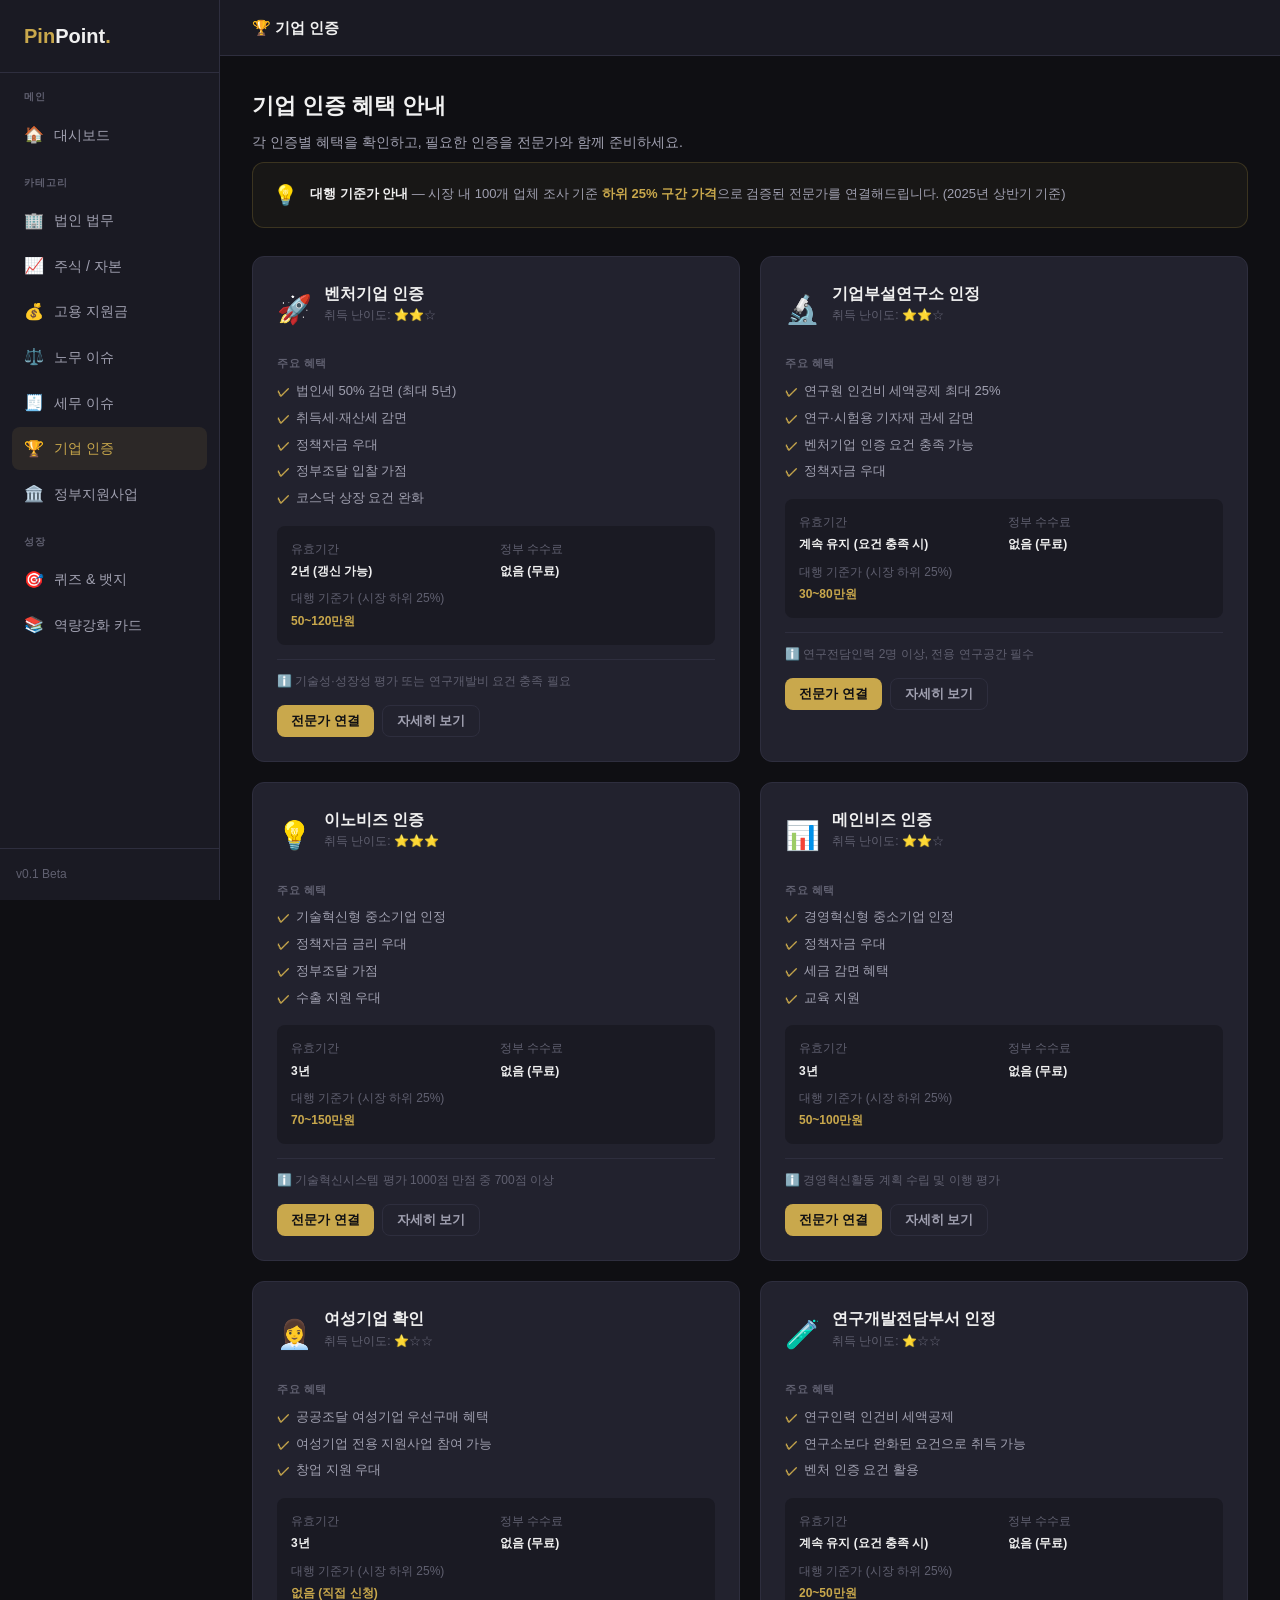
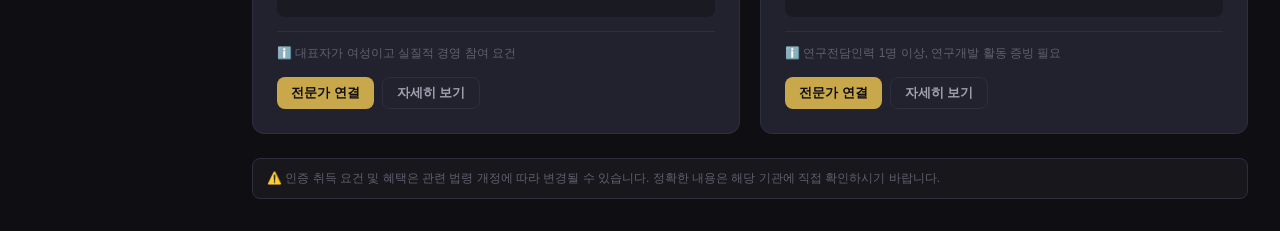
==== cert.html @ cbfe4e6b "Add files via upload" ====
<!DOCTYPE html>
<html lang="ko">
<head>
  <meta charset="UTF-8">
  <meta name="viewport" content="width=device-width, initial-scale=1.0">
  <title>PinPoint - 기업 인증</title>
  <link rel="stylesheet" href="style.css">
  <style>
    body { display:flex; min-height:100vh; }
    .sidebar { width:220px; min-height:100vh; background:var(--bg-secondary); border-right:1px solid var(--border); display:flex; flex-direction:column; padding:0; position:fixed; left:0; top:0; z-index:50; }
    .sidebar-logo { padding:20px 24px; font-size:20px; font-weight:800; color:var(--accent-gold); border-bottom:1px solid var(--border); text-decoration:none; display:block; }
    .sidebar-logo span { color:var(--text-primary); }
    .sidebar-section { padding:16px 12px 8px; font-size:10px; font-weight:700; letter-spacing:1px; color:var(--text-muted); text-transform:uppercase; }
    .sidebar-nav { padding:0 12px; flex:1; }
    .sidebar-link { display:flex; align-items:center; gap:10px; padding:9px 12px; border-radius:var(--radius-sm); font-size:14px; color:var(--text-secondary); text-decoration:none; transition:all 0.15s; margin-bottom:2px; }
    .sidebar-link:hover { background:var(--bg-card); color:var(--text-primary); }
    .sidebar-link.active { background:rgba(201,168,76,0.1); color:var(--accent-gold); }
    .sidebar-link .icon { width:20px; text-align:center; font-size:16px; }
    .sidebar-footer { padding:16px; border-top:1px solid var(--border); font-size:12px; color:var(--text-muted); }
    .main-content { margin-left:220px; flex:1; }
    .topbar { height:56px; background:var(--bg-secondary); border-bottom:1px solid var(--border); display:flex; align-items:center; padding:0 32px; position:sticky; top:0; z-index:40; }
    .topbar-title { font-size:15px; font-weight:700; }
    .page { padding:32px; }

    .cert-grid {
      display: grid;
      grid-template-columns: repeat(auto-fill, minmax(340px, 1fr));
      gap: 20px;
      margin-top: 28px;
    }
    .cert-card {
      background: var(--bg-card);
      border: 1px solid var(--border);
      border-radius: var(--radius);
      padding: 24px;
      transition: all 0.2s;
    }
    .cert-card:hover {
      border-color: rgba(201,168,76,0.3);
      box-shadow: 0 4px 20px rgba(0,0,0,0.3);
    }
    .cert-header {
      display: flex;
      align-items: center;
      gap: 12px;
      margin-bottom: 16px;
    }
    .cert-icon { font-size: 28px; }
    .cert-name { font-size: 16px; font-weight: 700; }
    .cert-benefits {
      margin-bottom: 16px;
    }
    .cert-benefit-label {
      font-size: 11px;
      font-weight: 700;
      color: var(--text-muted);
      letter-spacing: 0.5px;
      text-transform: uppercase;
      margin-bottom: 8px;
    }
    .cert-benefit-list {
      list-style: none;
      display: flex;
      flex-direction: column;
      gap: 5px;
    }
    .cert-benefit-list li {
      font-size: 13px;
      color: var(--text-secondary);
      display: flex;
      align-items: flex-start;
      gap: 6px;
    }
    .cert-benefit-list li::before { content: '✓'; color: var(--accent-gold); font-weight: 700; flex-shrink: 0; margin-top: 1px; }
    .cert-meta {
      display: grid;
      grid-template-columns: 1fr 1fr;
      gap: 8px;
      padding: 14px;
      background: var(--bg-secondary);
      border-radius: var(--radius-sm);
      margin-bottom: 14px;
    }
    .cert-meta-item { font-size: 12px; }
    .cert-meta-key { color: var(--text-muted); margin-bottom: 3px; }
    .cert-meta-val { color: var(--text-primary); font-weight: 600; }
    .cert-difficulty { display: flex; align-items: center; gap: 6px; font-size: 12px; color: var(--text-muted); margin-bottom: 14px; }
    .cert-note {
      font-size: 12px;
      color: var(--text-muted);
      border-top: 1px solid var(--border);
      padding-top: 12px;
      margin-bottom: 14px;
    }
    .cert-actions { display: flex; gap: 8px; }

    /* 가격 기준 배너 */
    .price-banner {
      background: rgba(201,168,76,0.05);
      border: 1px solid rgba(201,168,76,0.2);
      border-radius: var(--radius);
      padding: 16px 20px;
      display: flex;
      align-items: center;
      gap: 12px;
      margin-bottom: 8px;
      font-size: 13px;
      color: var(--text-secondary);
    }
    .price-banner .icon { font-size: 20px; }
  </style>
</head>
<body>
<aside class="sidebar">
  <a href="index.html" class="sidebar-logo">Pin<span>Point</span>.</a>
  <nav class="sidebar-nav">
    <div class="sidebar-section">메인</div>
    <a href="dashboard.html" class="sidebar-link"><span class="icon">🏠</span> 대시보드</a>
    <div class="sidebar-section">카테고리</div>
    <a href="legal.html" class="sidebar-link"><span class="icon">🏢</span> 법인 법무</a>
    <a href="stock.html" class="sidebar-link"><span class="icon">📈</span> 주식 / 자본</a>
    <a href="subsidy.html" class="sidebar-link"><span class="icon">💰</span> 고용 지원금</a>
    <a href="labor.html" class="sidebar-link"><span class="icon">⚖️</span> 노무 이슈</a>
    <a href="tax.html" class="sidebar-link"><span class="icon">🧾</span> 세무 이슈</a>
    <a href="cert.html" class="sidebar-link active"><span class="icon">🏆</span> 기업 인증</a>
    <a href="gov.html" class="sidebar-link"><span class="icon">🏛️</span> 정부지원사업</a>
    <div class="sidebar-section">성장</div>
    <a href="quiz.html" class="sidebar-link"><span class="icon">🎯</span> 퀴즈 & 뱃지</a>
    <a href="knowledge.html" class="sidebar-link"><span class="icon">📚</span> 역량강화 카드</a>
  </nav>
  <div class="sidebar-footer">v0.1 Beta</div>
</aside>

<div class="main-content">
  <div class="topbar">
    <span class="topbar-title">🏆 기업 인증</span>
  </div>
  <div class="page">
    <div style="margin-bottom:8px;">
      <h2 style="font-size:22px; font-weight:800; margin-bottom:8px;">기업 인증 혜택 안내</h2>
      <p style="color:var(--text-secondary); font-size:14px;">각 인증별 혜택을 확인하고, 필요한 인증을 전문가와 함께 준비하세요.</p>
    </div>

    <div class="price-banner">
      <span class="icon">💡</span>
      <div>
        <strong style="color:var(--text-primary);">대행 기준가 안내</strong> — 시장 내 100개 업체 조사 기준 <strong style="color:var(--accent-gold);">하위 25% 구간 가격</strong>으로 검증된 전문가를 연결해드립니다. (2025년 상반기 기준)
      </div>
    </div>

    <div class="cert-grid" id="cert-grid">
      <!-- JS 렌더링 -->
    </div>

    <div class="disclaimer" style="margin-top:24px;">
      인증 취득 요건 및 혜택은 관련 법령 개정에 따라 변경될 수 있습니다. 정확한 내용은 해당 기관에 직접 확인하시기 바랍니다.
    </div>
  </div>
</div>

<!-- 전문가 연결 모달 -->
<div id="expert-modal" style="display:none;" class="modal-overlay">
  <div class="modal">
    <div class="modal-header">
      <span class="modal-title" id="expert-modal-title">전문가 연결</span>
      <button class="modal-close" onclick="document.getElementById('expert-modal').style.display='none'">✕</button>
    </div>
    <div class="modal-body">
      <p style="color:var(--text-secondary); font-size:14px; margin-bottom:20px;" id="expert-modal-desc"></p>
      <div id="expert-list">
        <div class="card" style="margin-bottom:12px;">
          <div style="display:flex; justify-content:space-between; align-items:center; margin-bottom:8px;">
            <div style="font-weight:700;">A 전문가 그룹</div>
            <div class="badge badge-gold">⭐ 4.9</div>
          </div>
          <div style="font-size:13px; color:var(--text-secondary); margin-bottom:10px;">평균 처리기간 14일 · 처리실적 120건 · 서울</div>
          <button class="btn btn-primary btn-sm" onclick="showToast('연락처가 전달되었습니다. 곧 연락드립니다.', 'success'); document.getElementById('expert-modal').style.display='none'">문의하기</button>
        </div>
        <div class="card" style="margin-bottom:12px;">
          <div style="display:flex; justify-content:space-between; align-items:center; margin-bottom:8px;">
            <div style="font-weight:700;">B 전문가 그룹</div>
            <div class="badge badge-gold">⭐ 4.7</div>
          </div>
          <div style="font-size:13px; color:var(--text-secondary); margin-bottom:10px;">평균 처리기간 10일 · 처리실적 85건 · 전국</div>
          <button class="btn btn-primary btn-sm" onclick="showToast('연락처가 전달되었습니다. 곧 연락드립니다.', 'success'); document.getElementById('expert-modal').style.display='none'">문의하기</button>
        </div>
        <div class="card">
          <div style="display:flex; justify-content:space-between; align-items:center; margin-bottom:8px;">
            <div style="font-weight:700;">C 전문가 그룹</div>
            <div class="badge badge-gold">⭐ 4.8</div>
          </div>
          <div style="font-size:13px; color:var(--text-secondary); margin-bottom:10px;">평균 처리기간 21일 · 처리실적 200건 · 경기</div>
          <button class="btn btn-primary btn-sm" onclick="showToast('연락처가 전달되었습니다. 곧 연락드립니다.', 'success'); document.getElementById('expert-modal').style.display='none'">문의하기</button>
        </div>
      </div>
      <div class="disclaimer" style="margin-top:16px;">모든 전문가는 검증된 경력 5년 이상, 분쟁·민원 이력 없는 파트너입니다. 가격은 시장 하위 25% 기준가로 동일하게 적용됩니다.</div>
    </div>
  </div>
</div>

<script src="app.js"></script>
<script>
  function renderCerts() {
    document.getElementById('cert-grid').innerHTML = certificationData.map(cert => `
      <div class="cert-card">
        <div class="cert-header">
          <span class="cert-icon">${cert.icon}</span>
          <div>
            <div class="cert-name">${cert.name}</div>
            <div class="cert-difficulty">취득 난이도: ${renderDifficulty(cert.difficulty)}</div>
          </div>
        </div>
        <div class="cert-benefits">
          <div class="cert-benefit-label">주요 혜택</div>
          <ul class="cert-benefit-list">
            ${cert.benefits.map(b => `<li>${b}</li>`).join('')}
          </ul>
        </div>
        <div class="cert-meta">
          <div class="cert-meta-item">
            <div class="cert-meta-key">유효기간</div>
            <div class="cert-meta-val">${cert.validity}</div>
          </div>
          <div class="cert-meta-item">
            <div class="cert-meta-key">정부 수수료</div>
            <div class="cert-meta-val">${cert.govFee}</div>
          </div>
          <div class="cert-meta-item" style="grid-column:1/-1;">
            <div class="cert-meta-key">대행 기준가 (시장 하위 25%)</div>
            <div class="cert-meta-val" style="color:var(--accent-gold);">${cert.agencyFee}</div>
          </div>
        </div>
        <div class="cert-note">ℹ️ ${cert.note}</div>
        <div class="cert-actions">
          <button class="btn btn-primary btn-sm" onclick="openExpertModal('${cert.name}', '${cert.agencyFee}')">전문가 연결</button>
          <button class="btn btn-ghost btn-sm">자세히 보기</button>
        </div>
      </div>
    `).join('');
  }

  function openExpertModal(certName, price) {
    document.getElementById('expert-modal-title').textContent = `${certName} - 전문가 연결`;
    document.getElementById('expert-modal-desc').textContent = `기준가 ${price} 기준으로 검증된 전문가를 연결해드립니다. 아래 목록에서 선택하여 문의하세요.`;
    document.getElementById('expert-modal').style.display = 'flex';
  }

  renderCerts();
</script>
</body>
</html>
---- style.css ----
/* PinPoint - 공통 스타일 */

:root {
  --bg-primary: #0f0f13;
  --bg-secondary: #1a1a23;
  --bg-card: #22222e;
  --bg-card-hover: #2a2a38;
  --accent-gold: #c9a84c;
  --accent-gold-light: #e8c97a;
  --accent-blue: #4a6fa5;
  --accent-blue-light: #6b8fc7;
  --text-primary: #f0f0f0;
  --text-secondary: #a0a0b0;
  --text-muted: #606070;
  --border: #2e2e3e;
  --border-accent: #3e3e50;
  --success: #4caf82;
  --warning: #e8a44a;
  --danger: #e85a4a;
  --radius: 12px;
  --radius-sm: 8px;
  --shadow: 0 4px 24px rgba(0,0,0,0.4);
  --shadow-card: 0 2px 12px rgba(0,0,0,0.3);
}

* {
  margin: 0;
  padding: 0;
  box-sizing: border-box;
}

body {
  font-family: 'Pretendard', 'Apple SD Gothic Neo', 'Noto Sans KR', sans-serif;
  background: var(--bg-primary);
  color: var(--text-primary);
  line-height: 1.6;
  min-height: 100vh;
}

a {
  color: var(--accent-gold);
  text-decoration: none;
}

a:hover {
  color: var(--accent-gold-light);
}

/* ===== 버튼 ===== */
.btn {
  display: inline-flex;
  align-items: center;
  gap: 8px;
  padding: 10px 20px;
  border-radius: var(--radius-sm);
  font-size: 14px;
  font-weight: 600;
  cursor: pointer;
  border: none;
  transition: all 0.2s;
  text-decoration: none;
}

.btn-primary {
  background: var(--accent-gold);
  color: #0f0f13;
}
.btn-primary:hover {
  background: var(--accent-gold-light);
  color: #0f0f13;
  transform: translateY(-1px);
}

.btn-outline {
  background: transparent;
  color: var(--accent-gold);
  border: 1px solid var(--accent-gold);
}
.btn-outline:hover {
  background: rgba(201,168,76,0.1);
}

.btn-ghost {
  background: transparent;
  color: var(--text-secondary);
  border: 1px solid var(--border);
}
.btn-ghost:hover {
  background: var(--bg-card-hover);
  color: var(--text-primary);
}

.btn-sm {
  padding: 6px 14px;
  font-size: 13px;
}

.btn-lg {
  padding: 14px 28px;
  font-size: 16px;
  border-radius: var(--radius);
}

/* ===== 네비게이션 ===== */
.navbar {
  display: flex;
  align-items: center;
  justify-content: space-between;
  padding: 0 40px;
  height: 64px;
  background: var(--bg-secondary);
  border-bottom: 1px solid var(--border);
  position: sticky;
  top: 0;
  z-index: 100;
}

.navbar-logo {
  display: flex;
  align-items: center;
  gap: 10px;
  font-size: 20px;
  font-weight: 800;
  color: var(--accent-gold);
  text-decoration: none;
}

.navbar-logo span {
  color: var(--text-primary);
}

.navbar-logo .dot {
  color: var(--accent-gold);
}

.navbar-nav {
  display: flex;
  align-items: center;
  gap: 8px;
}

.nav-link {
  color: var(--text-secondary);
  padding: 6px 14px;
  border-radius: var(--radius-sm);
  font-size: 14px;
  transition: all 0.2s;
}
.nav-link:hover, .nav-link.active {
  color: var(--text-primary);
  background: var(--bg-card);
}

/* ===== 카드 ===== */
.card {
  background: var(--bg-card);
  border: 1px solid var(--border);
  border-radius: var(--radius);
  padding: 24px;
  transition: all 0.2s;
}
.card:hover {
  border-color: var(--border-accent);
  box-shadow: var(--shadow-card);
}
.card-clickable {
  cursor: pointer;
}
.card-clickable:hover {
  background: var(--bg-card-hover);
  transform: translateY(-2px);
  box-shadow: var(--shadow);
}

/* ===== 배지 ===== */
.badge {
  display: inline-flex;
  align-items: center;
  padding: 3px 10px;
  border-radius: 20px;
  font-size: 11px;
  font-weight: 600;
  letter-spacing: 0.3px;
}
.badge-gold {
  background: rgba(201,168,76,0.15);
  color: var(--accent-gold);
  border: 1px solid rgba(201,168,76,0.3);
}
.badge-success {
  background: rgba(76,175,130,0.15);
  color: var(--success);
  border: 1px solid rgba(76,175,130,0.3);
}
.badge-warning {
  background: rgba(232,164,74,0.15);
  color: var(--warning);
  border: 1px solid rgba(232,164,74,0.3);
}
.badge-danger {
  background: rgba(232,90,74,0.15);
  color: var(--danger);
  border: 1px solid rgba(232,90,74,0.3);
}
.badge-muted {
  background: rgba(96,96,112,0.2);
  color: var(--text-muted);
  border: 1px solid var(--border);
}

/* ===== 알림 도트 ===== */
.alert-dot {
  width: 8px;
  height: 8px;
  border-radius: 50%;
  display: inline-block;
}
.alert-dot.red { background: var(--danger); }
.alert-dot.yellow { background: var(--warning); }
.alert-dot.green { background: var(--success); }
.alert-dot.blue { background: var(--accent-blue-light); }

/* ===== 레이아웃 ===== */
.container {
  max-width: 1200px;
  margin: 0 auto;
  padding: 0 24px;
}

.page-content {
  padding: 32px 40px;
  max-width: 1200px;
  margin: 0 auto;
}

/* ===== 섹션 헤더 ===== */
.section-header {
  display: flex;
  align-items: center;
  justify-content: space-between;
  margin-bottom: 20px;
}
.section-title {
  font-size: 18px;
  font-weight: 700;
  color: var(--text-primary);
}
.section-sub {
  font-size: 13px;
  color: var(--text-muted);
  margin-top: 4px;
}

/* ===== 구분선 ===== */
.divider {
  height: 1px;
  background: var(--border);
  margin: 24px 0;
}

/* ===== 태그 ===== */
.tag {
  display: inline-flex;
  align-items: center;
  gap: 4px;
  padding: 4px 10px;
  background: var(--bg-secondary);
  border: 1px solid var(--border);
  border-radius: 20px;
  font-size: 12px;
  color: var(--text-secondary);
}

/* ===== 면책 고지 ===== */
.disclaimer {
  font-size: 12px;
  color: var(--text-muted);
  background: rgba(96,96,112,0.1);
  border: 1px solid var(--border);
  border-radius: var(--radius-sm);
  padding: 10px 14px;
  margin-top: 16px;
}
.disclaimer::before {
  content: "⚠️ ";
}

/* ===== 빈 상태 ===== */
.empty-state {
  text-align: center;
  padding: 48px 24px;
  color: var(--text-muted);
}
.empty-state .icon {
  font-size: 40px;
  margin-bottom: 12px;
}
.empty-state p {
  font-size: 14px;
}

/* ===== 모달 ===== */
.modal-overlay {
  position: fixed;
  inset: 0;
  background: rgba(0,0,0,0.7);
  display: flex;
  align-items: center;
  justify-content: center;
  z-index: 1000;
  padding: 24px;
}
.modal {
  background: var(--bg-secondary);
  border: 1px solid var(--border-accent);
  border-radius: var(--radius);
  padding: 32px;
  width: 100%;
  max-width: 520px;
  max-height: 90vh;
  overflow-y: auto;
  box-shadow: var(--shadow);
}
.modal-header {
  display: flex;
  align-items: center;
  justify-content: space-between;
  margin-bottom: 24px;
}
.modal-title {
  font-size: 18px;
  font-weight: 700;
}
.modal-close {
  background: none;
  border: none;
  color: var(--text-muted);
  font-size: 20px;
  cursor: pointer;
  padding: 4px;
  line-height: 1;
}
.modal-close:hover { color: var(--text-primary); }

/* ===== 폼 ===== */
.form-group {
  margin-bottom: 18px;
}
.form-label {
  display: block;
  font-size: 13px;
  font-weight: 600;
  color: var(--text-secondary);
  margin-bottom: 6px;
}
.form-input, .form-select {
  width: 100%;
  padding: 10px 14px;
  background: var(--bg-card);
  border: 1px solid var(--border);
  border-radius: var(--radius-sm);
  color: var(--text-primary);
  font-size: 14px;
  transition: border-color 0.2s;
  outline: none;
}
.form-input:focus, .form-select:focus {
  border-color: var(--accent-gold);
}
.form-select option {
  background: var(--bg-card);
}

/* ===== 토스트 ===== */
#toast-container {
  position: fixed;
  bottom: 24px;
  right: 24px;
  z-index: 9999;
  display: flex;
  flex-direction: column;
  gap: 8px;
}
.toast {
  padding: 12px 18px;
  background: var(--bg-card);
  border: 1px solid var(--border-accent);
  border-radius: var(--radius-sm);
  font-size: 13px;
  color: var(--text-primary);
  box-shadow: var(--shadow);
  animation: slideIn 0.3s ease;
  display: flex;
  align-items: center;
  gap: 8px;
}
.toast.success { border-left: 3px solid var(--success); }
.toast.error { border-left: 3px solid var(--danger); }
.toast.info { border-left: 3px solid var(--accent-gold); }

@keyframes slideIn {
  from { transform: translateX(100%); opacity: 0; }
  to { transform: translateX(0); opacity: 1; }
}

/* ===== 반응형 ===== */
@media (max-width: 768px) {
  .navbar { padding: 0 16px; }
  .page-content { padding: 20px 16px; }
  .navbar-nav .nav-link span { display: none; }
}
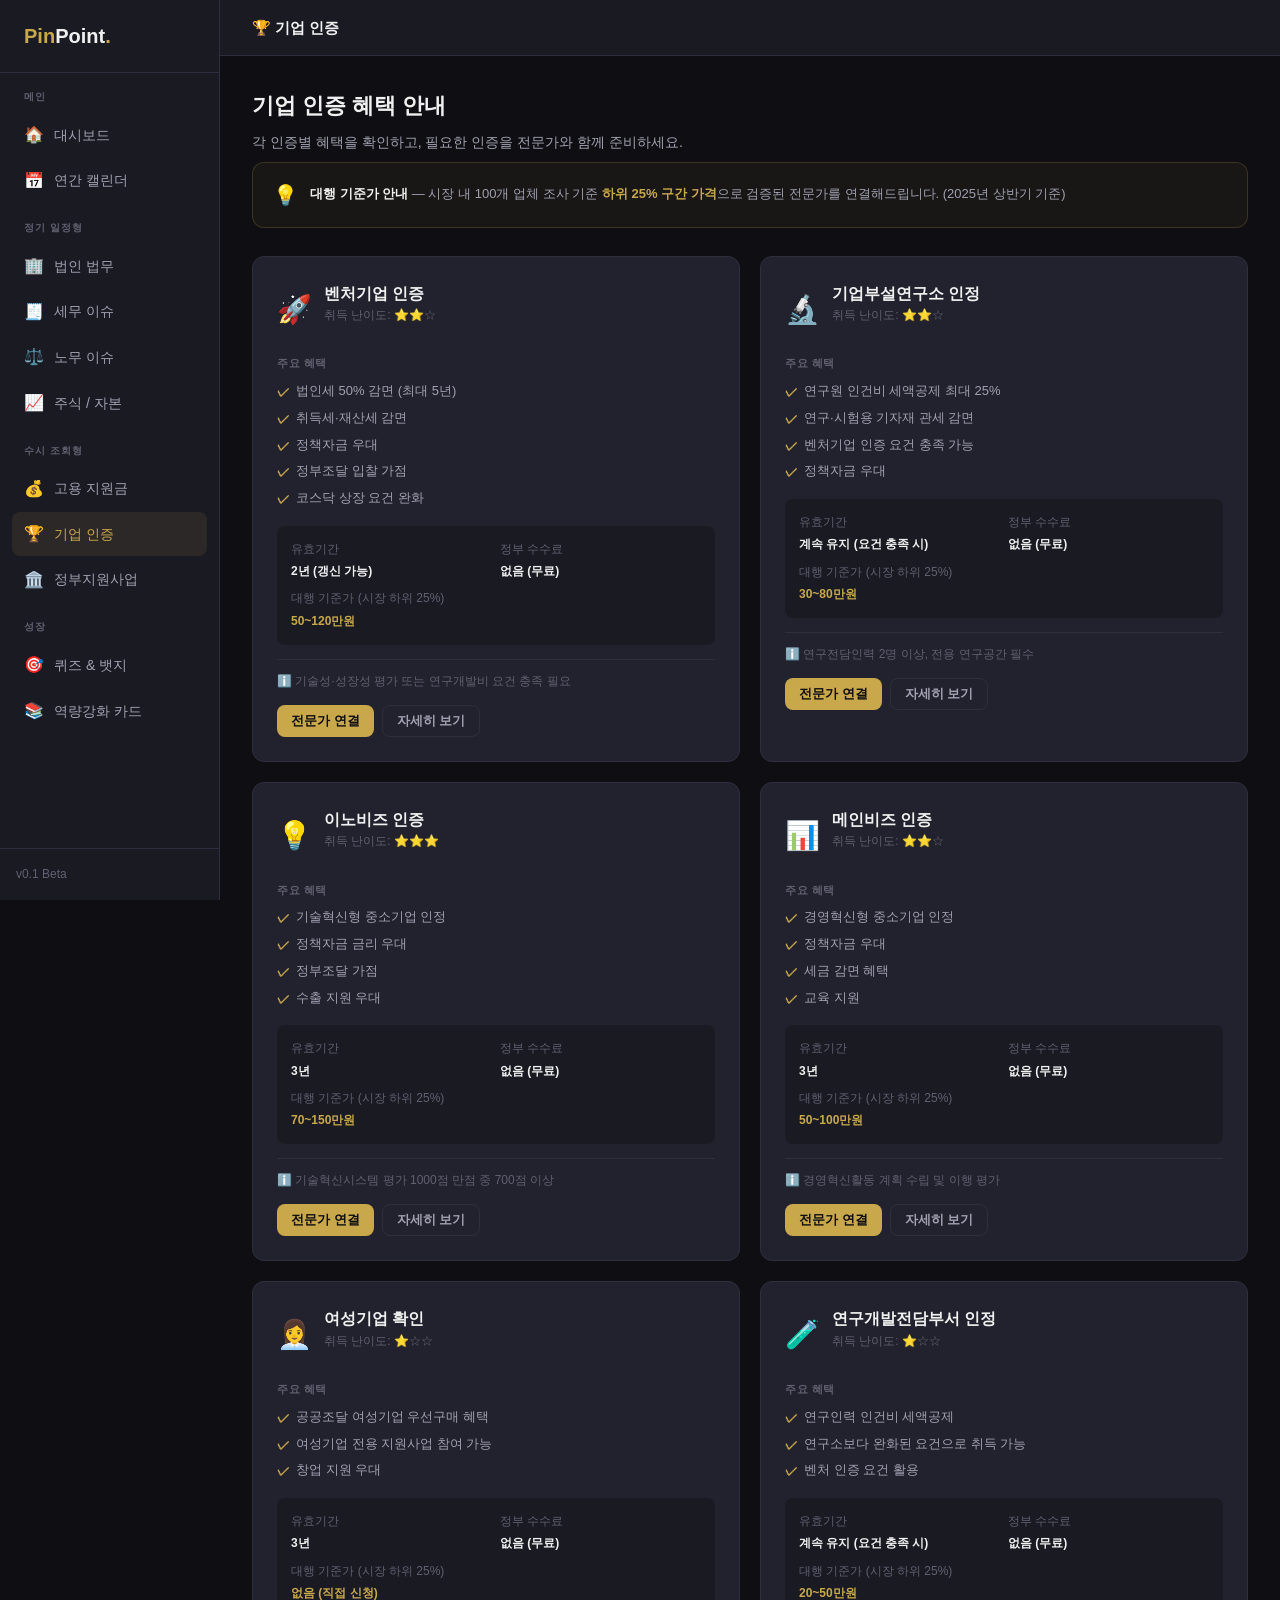
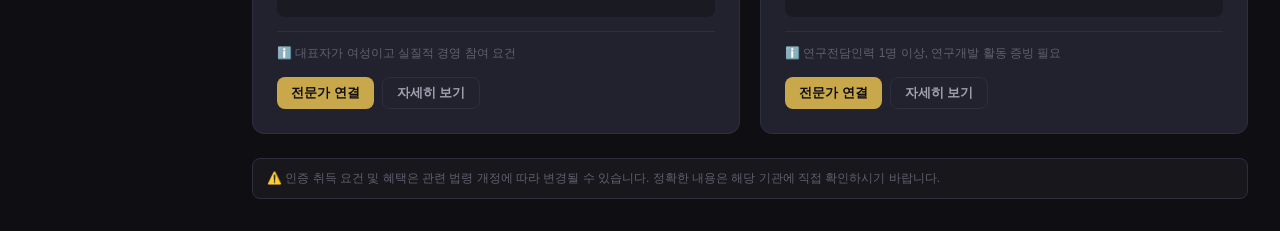
==== commit 409a7091: "Add files via upload" ====
--- a/cert.html
+++ b/cert.html
@@ -116,12 +116,14 @@
   <nav class="sidebar-nav">
     <div class="sidebar-section">메인</div>
     <a href="dashboard.html" class="sidebar-link"><span class="icon">🏠</span> 대시보드</a>
-    <div class="sidebar-section">카테고리</div>
+    <a href="calendar.html" class="sidebar-link"><span class="icon">📅</span> 연간 캘린더</a>
+    <div class="sidebar-section">정기 일정형</div>
     <a href="legal.html" class="sidebar-link"><span class="icon">🏢</span> 법인 법무</a>
+    <a href="tax.html" class="sidebar-link"><span class="icon">🧾</span> 세무 이슈</a>
+    <a href="labor.html" class="sidebar-link"><span class="icon">⚖️</span> 노무 이슈</a>
     <a href="stock.html" class="sidebar-link"><span class="icon">📈</span> 주식 / 자본</a>
+    <div class="sidebar-section">수시 조회형</div>
     <a href="subsidy.html" class="sidebar-link"><span class="icon">💰</span> 고용 지원금</a>
-    <a href="labor.html" class="sidebar-link"><span class="icon">⚖️</span> 노무 이슈</a>
-    <a href="tax.html" class="sidebar-link"><span class="icon">🧾</span> 세무 이슈</a>
     <a href="cert.html" class="sidebar-link active"><span class="icon">🏆</span> 기업 인증</a>
     <a href="gov.html" class="sidebar-link"><span class="icon">🏛️</span> 정부지원사업</a>
     <div class="sidebar-section">성장</div>
